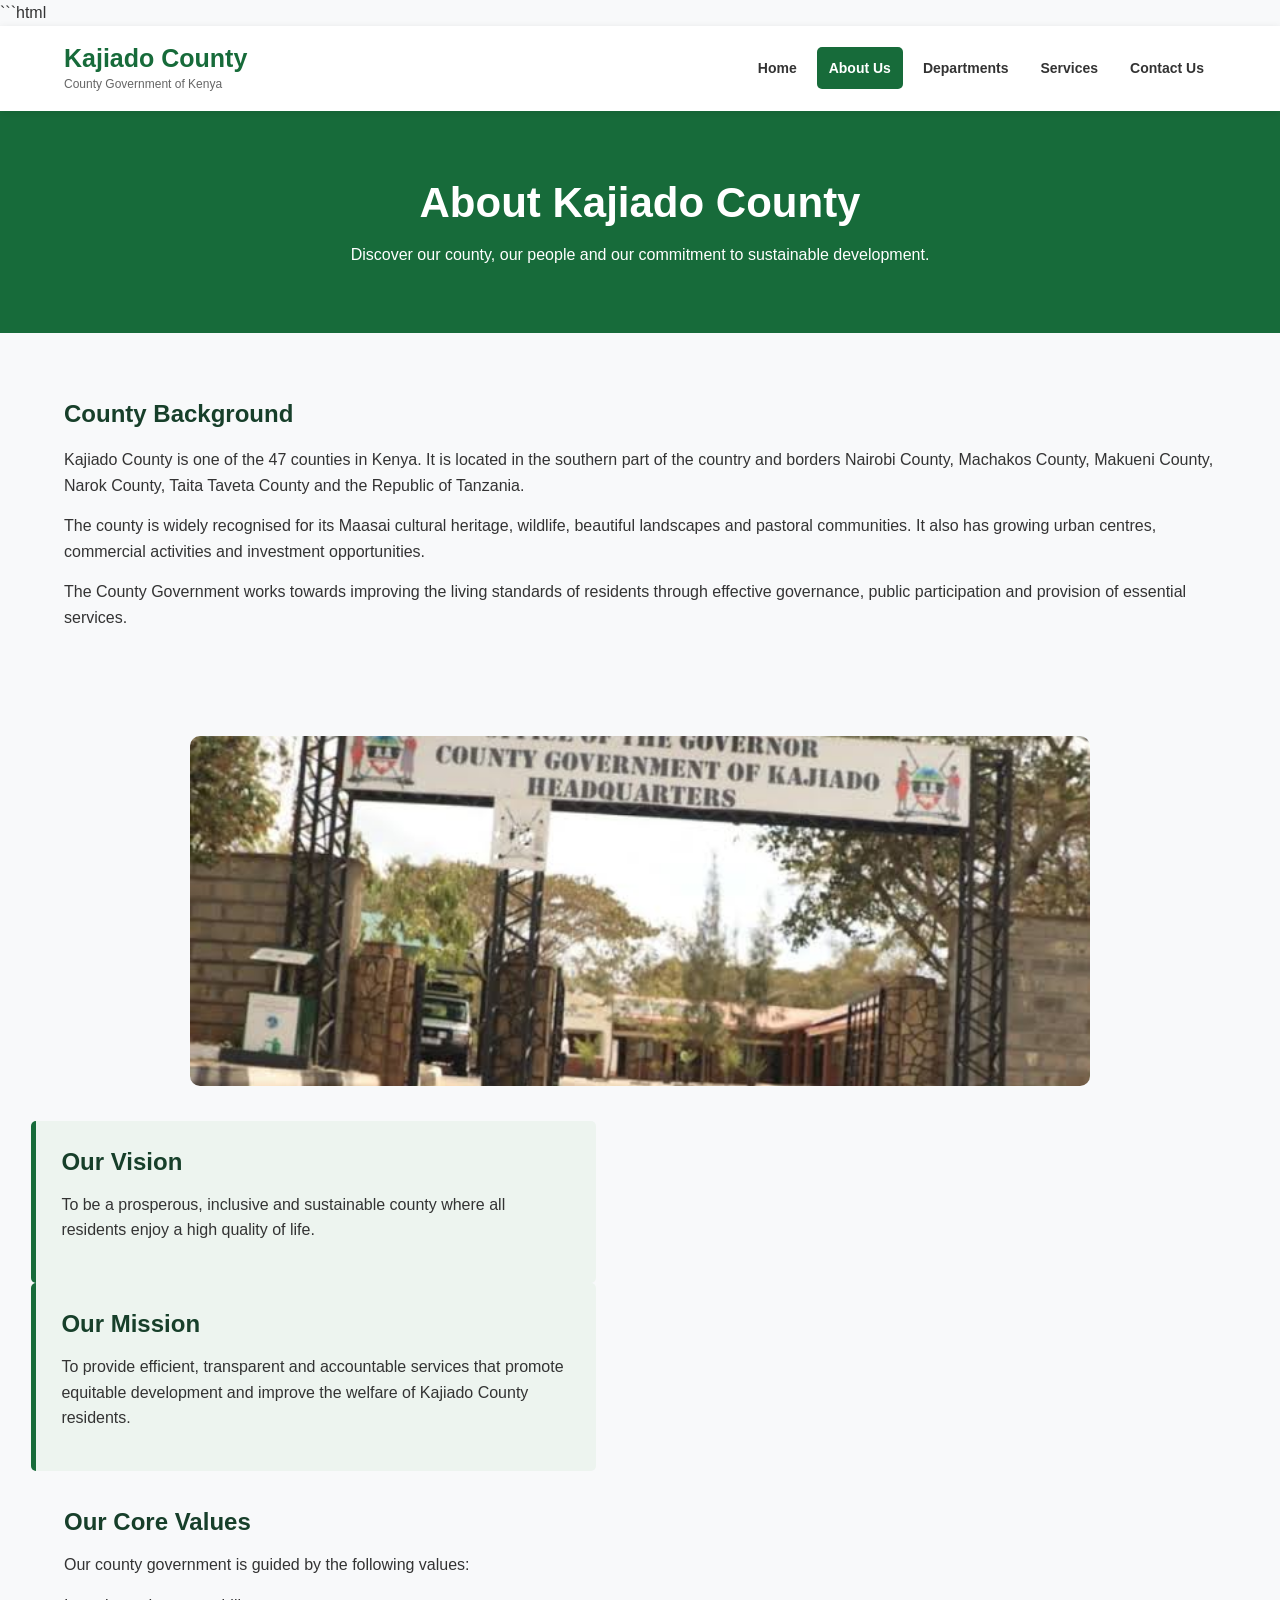
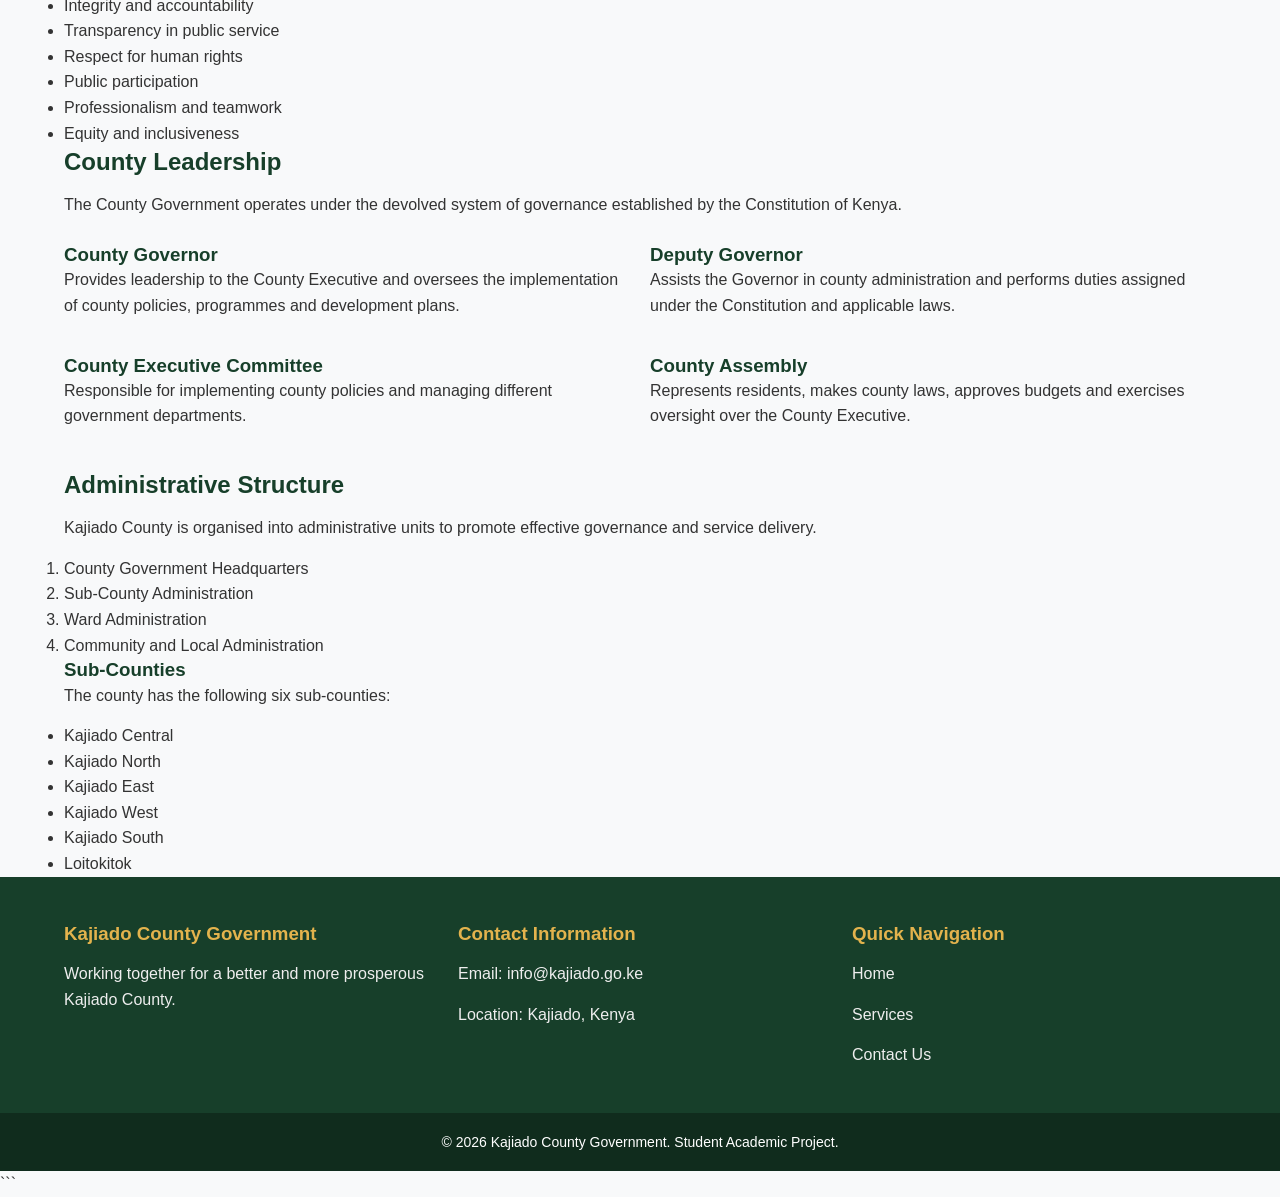
==== about.html @ 32dab038 "Initial commit - Kajiado County Website" ====
```html
<!DOCTYPE html>
<html lang="en">
<head>
    <meta charset="UTF-8">
    <meta name="viewport" content="width=device-width, initial-scale=1.0">

    <meta name="description" content="Learn about Kajiado County, its history, vision, mission and leadership.">

    <title>About Us | Kajiado County Government</title>

    <link rel="stylesheet" href="css/style.css">
</head>

<body>

    <!-- Header -->
    <header>
        <div class="container header-container">

            <div class="logo">
                <h2>Kajiado County</h2>
                <p>County Government of Kenya</p>
            </div>

            <nav>
                <ul>
                    <li><a href="index.html">Home</a></li>
                    <li><a href="about.html" class="active">About Us</a></li>
                    <li><a href="departments.html">Departments</a></li>
                    <li><a href="services.html">Services</a></li>
                    <li><a href="contact.html">Contact Us</a></li>
                </ul>
            </nav>

        </div>
    </header>

    <!-- Page Banner -->
    <section class="page-banner">
        <div class="container">
            <h1>About Kajiado County</h1>

            <p>
                Discover our county, our people and our commitment
                to sustainable development.
            </p>
        </div>
    </section>

    <!-- County Background -->
    <section class="about-section container">

        <h2>County Background</h2>

        <p>
            Kajiado County is one of the 47 counties in Kenya.
            It is located in the southern part of the country and
            borders Nairobi County, Machakos County, Makueni County,
            Narok County, Taita Taveta County and the Republic of Tanzania.
        </p>

        <p>
            The county is widely recognised for its Maasai cultural
            heritage, wildlife, beautiful landscapes and pastoral
            communities. It also has growing urban centres,
            commercial activities and investment opportunities.
        </p>

        <p>
            The County Government works towards improving the
            living standards of residents through effective
            governance, public participation and provision
            of essential services.
        </p>

    </section>
<img src="images/county-building.jpg"
     alt="Kajiado County Government headquarters"
     class="county-image">
    <!-- Vision and Mission -->
    <section class="vision-mission">

        <div class="container vision-container">

            <div class="vision-box">

                <h2>Our Vision</h2>

                <p>
                    To be a prosperous, inclusive and sustainable
                    county where all residents enjoy a high
                    quality of life.
                </p>

            </div>

            <div class="mission-box">

                <h2>Our Mission</h2>

                <p>
                    To provide efficient, transparent and
                    accountable services that promote equitable
                    development and improve the welfare of
                    Kajiado County residents.
                </p>

            </div>

        </div>

    </section>

    <!-- Core Values -->
    <section class="core-values container">

        <h2>Our Core Values</h2>

        <p>
            Our county government is guided by the following values:
        </p>

        <ul>
            <li>Integrity and accountability</li>
            <li>Transparency in public service</li>
            <li>Respect for human rights</li>
            <li>Public participation</li>
            <li>Professionalism and teamwork</li>
            <li>Equity and inclusiveness</li>
        </ul>

    </section>

    <!-- County Leadership -->
    <section class="leadership">

        <div class="container">

            <h2>County Leadership</h2>

            <p>
                The County Government operates under the
                devolved system of governance established
                by the Constitution of Kenya.
            </p>

            <div class="leadership-container">

                <div class="leader-card">

                    <h3>County Governor</h3>

                    <p>
                        Provides leadership to the County Executive
                        and oversees the implementation of county
                        policies, programmes and development plans.
                    </p>

                </div>

                <div class="leader-card">

                    <h3>Deputy Governor</h3>

                    <p>
                        Assists the Governor in county administration
                        and performs duties assigned under the
                        Constitution and applicable laws.
                    </p>

                </div>

                <div class="leader-card">

                    <h3>County Executive Committee</h3>

                    <p>
                        Responsible for implementing county
                        policies and managing different
                        government departments.
                    </p>

                </div>

                <div class="leader-card">

                    <h3>County Assembly</h3>

                    <p>
                        Represents residents, makes county laws,
                        approves budgets and exercises oversight
                        over the County Executive.
                    </p>

                </div>

            </div>

        </div>

    </section>

    <!-- Administrative Structure -->
    <section class="administration container">

        <h2>Administrative Structure</h2>

        <p>
            Kajiado County is organised into administrative
            units to promote effective governance and service
            delivery.
        </p>

        <ol>
            <li>County Government Headquarters</li>
            <li>Sub-County Administration</li>
            <li>Ward Administration</li>
            <li>Community and Local Administration</li>
        </ol>

        <h3>Sub-Counties</h3>

        <p>
            The county has the following six sub-counties:
        </p>

        <ul>
            <li>Kajiado Central</li>
            <li>Kajiado North</li>
            <li>Kajiado East</li>
            <li>Kajiado West</li>
            <li>Kajiado South</li>
            <li>Loitokitok</li>
        </ul>

    </section>

    <!-- Footer -->
    <footer>

        <div class="container footer-container">

            <div>
                <h3>Kajiado County Government</h3>

                <p>
                    Working together for a better and more
                    prosperous Kajiado County.
                </p>
            </div>

            <div>
                <h3>Contact Information</h3>

                <p>Email: info@kajiado.go.ke</p>
                <p>Location: Kajiado, Kenya</p>
            </div>

            <div>
                <h3>Quick Navigation</h3>

                <p><a href="index.html">Home</a></p>
                <p><a href="services.html">Services</a></p>
                <p><a href="contact.html">Contact Us</a></p>
            </div>

        </div>

        <div class="copyright">

            <p>
                &copy; 2026 Kajiado County Government.
                Student Academic Project.
            </p>

        </div>

    </footer>

</body>
</html>
```
---- css/style.css ----
/* =====================================
   1. GENERAL STYLING
===================================== */

* {
    margin: 0;
    padding: 0;
    box-sizing: border-box;
}

html {
    scroll-behavior: smooth;
}

body {
    font-family: Arial, Helvetica, sans-serif;
    line-height: 1.6;
    color: #333;
    background-color: #f8f9fa;
    overflow-x: hidden;
}

img {
    max-width: 100%;
    height: auto;
    display: block;
}

.container {
    width: 90%;
    max-width: 1200px;
    margin: auto;
}

h1, h2, h3 {
    line-height: 1.3;
    color: #173f2a;
}

h2 {
    margin-bottom: 15px;
}

p {
    margin-bottom: 15px;
}

a {
    text-decoration: none;
    color: inherit;
}

/* =====================================
   2. HEADER AND NAVIGATION
===================================== */

header {
    background-color: #ffffff;
    box-shadow: 0 2px 8px rgba(0, 0, 0, 0.1);
    position: sticky;
    top: 0;
    z-index: 1000;
}

.header-container {
    min-height: 85px;
    display: flex;
    justify-content: space-between;
    align-items: center;
    gap: 20px;
    padding-top: 12px;
    padding-bottom: 12px;
}

.logo h2 {
    color: #176b3a;
    font-size: 25px;
    margin-bottom: 0;
}

.logo p {
    font-size: 12px;
    margin-bottom: 0;
    color: #666;
}

nav ul {
    display: flex;
    align-items: center;
    justify-content: center;
    flex-wrap: wrap;
    list-style: none;
    gap: 8px;
}

nav ul li a {
    display: block;
    padding: 10px 12px;
    font-weight: bold;
    font-size: 14px;
    color: #333;
    border-radius: 5px;
    transition: 0.3s ease;
}

nav ul li a:hover,
nav ul li a.active {
    background-color: #176b3a;
    color: white;
}

/* =====================================
   3. HOME PAGE HERO SECTION
===================================== */

.hero {
    min-height: 480px;
    background: linear-gradient(
        rgba(12, 45, 27, 0.78),
        rgba(12, 45, 27, 0.78)
    );
    color: white;
    display: flex;
    align-items: center;
    padding: 80px 0;
}

.hero-content {
    max-width: 750px;
    margin-left: 5%;
}

.hero h1 {
    font-size: clamp(32px, 5vw, 52px);
    color: white;
    margin-bottom: 20px;
}

.hero p {
    font-size: 18px;
    color: white;
    margin-bottom: 25px;
}

/* =====================================
   4. BUTTONS
===================================== */

.btn {
    display: inline-block;
    background-color: #176b3a;
    color: white;
    padding: 12px 22px;
    border: none;
    border-radius: 5px;
    font-size: 15px;
    font-weight: bold;
    cursor: pointer;
    transition: 0.3s ease;
}

.btn:hover {
    background-color: #104c29;
    transform: translateY(-2px);
}

.btn-secondary {
    background-color: #d49b32;
    color: #172b20;
    margin-left: 10px;
}

.btn-secondary:hover {
    background-color: #b77d1e;
}

/* =====================================
   5. GENERAL SECTIONS
===================================== */

.introduction,
.highlights,
.announcements,
.quick-links,
.contact-section,
.about-section,
.departments-section,
.services-section {
    padding-top: 65px;
    padding-bottom: 65px;
}

.introduction {
    text-align: center;
    max-width: 900px;
    margin: auto;
}

.introduction h2 {
    font-size: 30px;
}

/* =====================================
   6. HIGHLIGHTS AND CARDS
===================================== */

.highlights {
    background-color: #edf4ef;
}

.highlights h2,
.announcements h2,
.quick-links h2 {
    text-align: center;
    margin-bottom: 30px;
}

.highlight-container,
.announcement-container,
.quick-links-container {
    display: grid;
    grid-template-columns: repeat(2, 1fr);
    gap: 25px;
}

.highlight-card,
.announcement-card {
    background-color: white;
    padding: 25px;
    border-radius: 8px;
    box-shadow: 0 3px 12px rgba(0, 0, 0, 0.07);
    transition: 0.3s ease;
}

.highlight-card:hover,
.announcement-card:hover {
    transform: translateY(-5px);
    box-shadow: 0 6px 18px rgba(0, 0, 0, 0.12);
}

.highlight-card h3,
.announcement-card h3 {
    margin-bottom: 12px;
}

.quick-links-container a {
    background-color: #176b3a;
    color: white;
    padding: 20px;
    border-radius: 6px;
    text-align: center;
    font-weight: bold;
    transition: 0.3s ease;
}

.quick-links-container a:hover {
    background-color: #104c29;
}

/* =====================================
   7. PAGE BANNER
===================================== */

.page-banner {
    background-color: #176b3a;
    color: white;
    padding: 65px 0;
    text-align: center;
}

.page-banner h1 {
    color: white;
    font-size: clamp(30px, 5vw, 42px);
    margin-bottom: 12px;
}

.page-banner p {
    color: white;
    max-width: 750px;
    margin: auto;
}

/* =====================================
   8. ABOUT PAGE
===================================== */

.about-section h2 {
    margin-bottom: 18px;
}

.vision-mission {
    display: grid;
    grid-template-columns: repeat(2, 1fr);
    gap: 25px;
    margin: 35px 0;
}

.vision-box,
.mission-box {
    background-color: #edf4ef;
    padding: 25px;
    border-left: 5px solid #176b3a;
    border-radius: 5px;
}

.values-list {
    padding-left: 25px;
    margin-bottom: 30px;
}

.values-list li {
    margin-bottom: 10px;
}

.leadership-container {
    display: grid;
    grid-template-columns: repeat(2, 1fr);
    gap: 20px;
    margin: 25px 0;
}

.leadership-card {
    background-color: white;
    padding: 22px;
    border-radius: 7px;
    box-shadow: 0 3px 10px rgba(0, 0, 0, 0.07);
}

.administrative-structure {
    margin-top: 35px;
}

.administrative-structure ol,
.administrative-structure ul {
    padding-left: 25px;
}

.administrative-structure li {
    margin-bottom: 8px;
}

/* =====================================
   9. DEPARTMENTS PAGE
===================================== */

.department-container {
    display: grid;
    grid-template-columns: repeat(2, 1fr);
    gap: 25px;
    padding-top: 40px;
    padding-bottom: 60px;
}

.department-card {
    background-color: white;
    padding: 25px;
    border-radius: 8px;
    border-top: 4px solid #176b3a;
    box-shadow: 0 3px 12px rgba(0, 0, 0, 0.07);
    transition: 0.3s ease;
}

.department-card:hover {
    transform: translateY(-5px);
}

.department-card h3 {
    margin-bottom: 12px;
}

.department-card ul {
    padding-left: 20px;
}

.department-card li {
    margin-bottom: 8px;
}

/* =====================================
   10. SERVICES PAGE
===================================== */

.service-container {
    display: grid;
    grid-template-columns: repeat(2, 1fr);
    gap: 25px;
    padding-top: 40px;
    padding-bottom: 50px;
}

.service-card {
    background-color: white;
    padding: 25px;
    border-radius: 8px;
    border-left: 5px solid #d49b32;
    box-shadow: 0 3px 12px rgba(0, 0, 0, 0.07);
    transition: 0.3s ease;
}

.service-card:hover {
    transform: translateY(-5px);
}

.service-card h3 {
    margin-bottom: 12px;
}

.service-card ul {
    padding-left: 20px;
}

.service-card li {
    margin-bottom: 8px;
}

.service-contact {
    text-align: center;
    background-color: #edf4ef;
    padding: 45px 20px;
}

/* =====================================
   11. CONTACT PAGE
===================================== */

.contact-section {
    display: grid;
    grid-template-columns: 1fr 1.2fr;
    gap: 40px;
    align-items: start;
}

.contact-information,
.contact-form-container {
    background-color: white;
    padding: 30px;
    border-radius: 8px;
    box-shadow: 0 3px 12px rgba(0, 0, 0, 0.07);
}

.contact-details {
    margin-top: 22px;
}

.contact-details h3 {
    font-size: 17px;
    margin-bottom: 5px;
}

.contact-details p {
    color: #555;
}

.form-group {
    margin-bottom: 20px;
}

.form-group label {
    display: block;
    font-weight: bold;
    margin-bottom: 8px;
}

.form-group input,
.form-group textarea {
    width: 100%;
    padding: 12px;
    border: 1px solid #ccc;
    border-radius: 5px;
    font-family: inherit;
    font-size: 15px;
}

.form-group input:focus,
.form-group textarea:focus {
    outline: none;
    border-color: #176b3a;
    box-shadow: 0 0 0 2px rgba(23, 107, 58, 0.12);
}

.form-group textarea {
    resize: vertical;
}

.contact-form-container button {
    width: 100%;
}

.location-section {
    background-color: #edf4ef;
    text-align: center;
    padding: 55px 20px;
}

/* =====================================
   12. FOOTER
===================================== */

footer {
    background-color: #173f2a;
    color: white;
    padding-top: 45px;
}

.footer-container {
    display: grid;
    grid-template-columns: repeat(3, 1fr);
    gap: 30px;
    padding-bottom: 30px;
}

.footer-container h3 {
    color: #e3b34d;
    margin-bottom: 15px;
}

.footer-container p,
.footer-container a {
    color: #eeeeee;
}

.footer-container a:hover {
    color: #e3b34d;
    text-decoration: underline;
}

.copyright {
    background-color: #102c1d;
    text-align: center;
    padding: 18px;
}

.copyright p {
    margin-bottom: 0;
    font-size: 14px;
}

/* =====================================
   13. TABLET RESPONSIVENESS
===================================== */

@media (max-width: 900px) {

    .header-container {
        flex-direction: column;
        align-items: center;
    }

    nav ul {
        justify-content: center;
    }

    .contact-section {
        grid-template-columns: 1fr;
    }

    .footer-container {
        grid-template-columns: repeat(2, 1fr);
    }

}

/* =====================================
   14. MOBILE RESPONSIVENESS
===================================== */

@media (max-width: 600px) {

    .container {
        width: 92%;
    }

    .header-container {
        gap: 12px;
    }

    .logo {
        text-align: center;
    }

    nav {
        width: 100%;
    }

    nav ul {
        flex-direction: column;
        gap: 3px;
        width: 100%;
    }

    nav ul li {
        width: 100%;
        text-align: center;
    }

    nav ul li a {
        padding: 9px;
        font-size: 14px;
    }

    .hero {
        min-height: 400px;
        padding: 55px 0;
    }

    .hero-content {
        margin: auto;
        width: 90%;
        text-align: center;
    }

    .hero p {
        font-size: 16px;
    }

    .btn {
        margin: 5px;
        padding: 12px 16px;
    }

    .highlight-container,
    .announcement-container,
    .quick-links-container,
    .vision-mission,
    .leadership-container,
    .department-container,
    .service-container,
    .footer-container {
        grid-template-columns: 1fr;
    }

    .introduction,
    .highlights,
    .announcements,
    .quick-links,
    .contact-section,
    .about-section,
    .departments-section,
    .services-section {
        padding-top: 40px;
        padding-bottom: 40px;
    }

    .page-banner {
        padding: 45px 15px;
    }

    .contact-information,
    .contact-form-container {
        padding: 20px;
    }

}
.county-image {
    width: 100%;
    max-width: 900px;
    height: 350px;
    object-fit: cover;
    display: block;
    margin: 25px auto;
    border-radius: 10px;
}
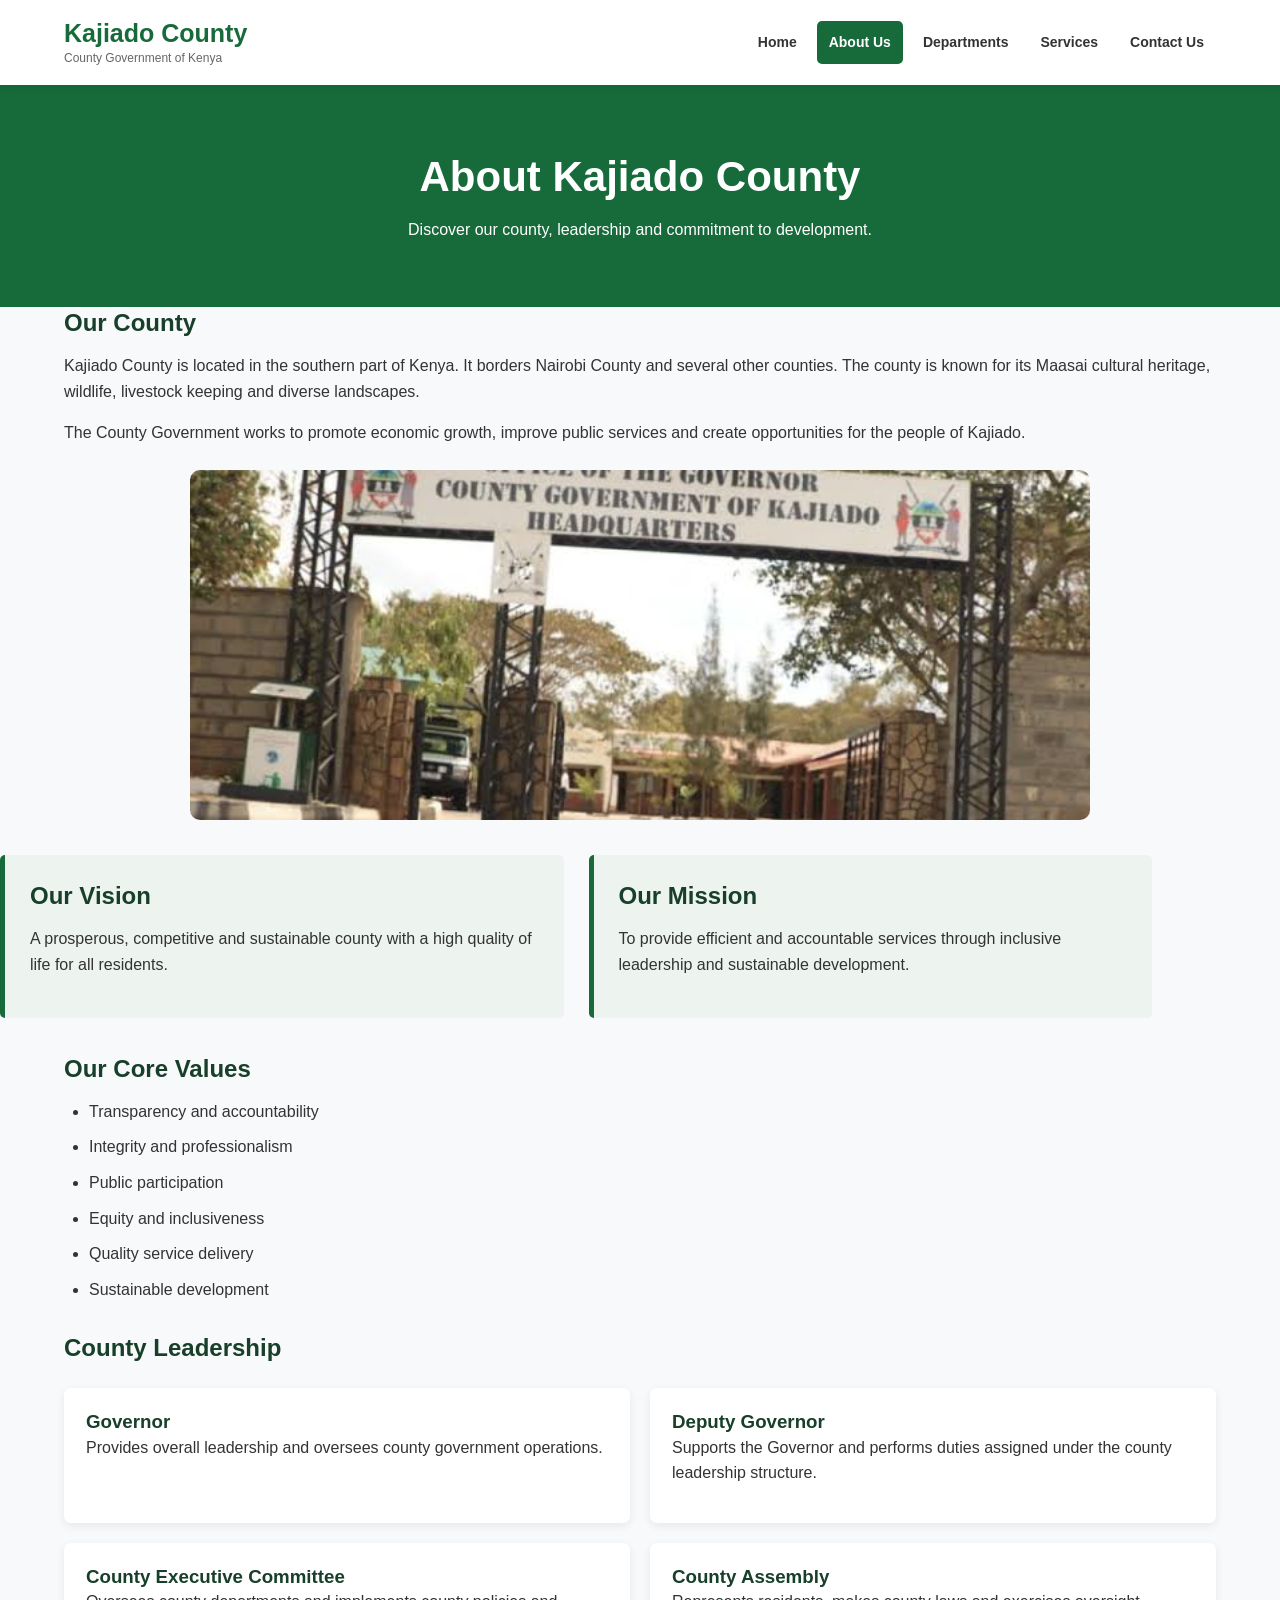
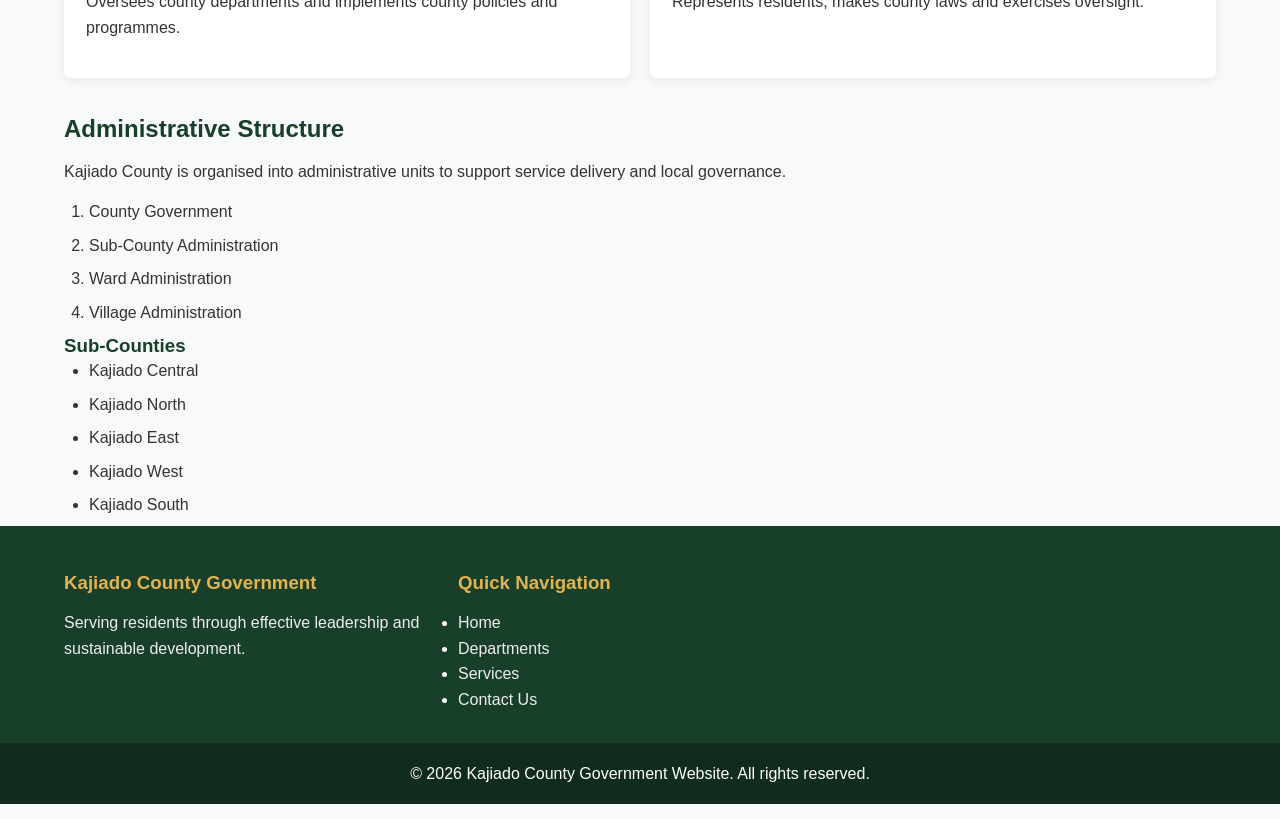
==== commit 59f3c2fa: "Update all website pages and fix HTML formatting" ====
--- a/about.html
+++ b/about.html
@@ -1,23 +1,18 @@
-```html
+
 <!DOCTYPE html>
 <html lang="en">
 <head>
     <meta charset="UTF-8">
     <meta name="viewport" content="width=device-width, initial-scale=1.0">
-
-    <meta name="description" content="Learn about Kajiado County, its history, vision, mission and leadership.">
-
+    <meta name="description" content="Learn about Kajiado County, its leadership, vision, mission and administrative structure.">
     <title>About Us | Kajiado County Government</title>
-
     <link rel="stylesheet" href="css/style.css">
 </head>
 
 <body>
 
-    <!-- Header -->
     <header>
         <div class="container header-container">
-
             <div class="logo">
                 <h2>Kajiado County</h2>
                 <p>County Government of Kenya</p>
@@ -32,198 +27,127 @@
                     <li><a href="contact.html">Contact Us</a></li>
                 </ul>
             </nav>
-
         </div>
     </header>
 
-    <!-- Page Banner -->
     <section class="page-banner">
         <div class="container">
             <h1>About Kajiado County</h1>
+            <p>Discover our county, leadership and commitment to development.</p>
+        </div>
+    </section>
 
+    <section class="container">
+        <h2>Our County</h2>
+
+        <p>
+            Kajiado County is located in the southern part of Kenya.
+            It borders Nairobi County and several other counties.
+            The county is known for its Maasai cultural heritage,
+            wildlife, livestock keeping and diverse landscapes.
+        </p>
+
+        <p>
+            The County Government works to promote economic growth,
+            improve public services and create opportunities for
+            the people of Kajiado.
+        </p>
+
+        <img
+            src="images/county-building.jpg"
+            alt="County government building"
+            class="county-image"
+        >
+    </section>
+
+    <section class="container vision-mission">
+        <div class="vision-box">
+            <h2>Our Vision</h2>
             <p>
-                Discover our county, our people and our commitment
-                to sustainable development.
+                A prosperous, competitive and sustainable county
+                with a high quality of life for all residents.
+            </p>
+        </div>
+
+        <div class="mission-box">
+            <h2>Our Mission</h2>
+            <p>
+                To provide efficient and accountable services
+                through inclusive leadership and sustainable
+                development.
             </p>
         </div>
     </section>
 
-    <!-- County Background -->
-    <section class="about-section container">
+    <section class="container">
+        <h2>Our Core Values</h2>
 
-        <h2>County Background</h2>
+        <ul class="values-list">
+            <li>Transparency and accountability</li>
+            <li>Integrity and professionalism</li>
+            <li>Public participation</li>
+            <li>Equity and inclusiveness</li>
+            <li>Quality service delivery</li>
+            <li>Sustainable development</li>
+        </ul>
+    </section>
 
-        <p>
-            Kajiado County is one of the 47 counties in Kenya.
-            It is located in the southern part of the country and
-            borders Nairobi County, Machakos County, Makueni County,
-            Narok County, Taita Taveta County and the Republic of Tanzania.
-        </p>
+    <section class="container">
+        <h2>County Leadership</h2>
 
-        <p>
-            The county is widely recognised for its Maasai cultural
-            heritage, wildlife, beautiful landscapes and pastoral
-            communities. It also has growing urban centres,
-            commercial activities and investment opportunities.
-        </p>
+        <div class="leadership-container">
 
-        <p>
-            The County Government works towards improving the
-            living standards of residents through effective
-            governance, public participation and provision
-            of essential services.
-        </p>
-
-    </section>
-<img src="images/county-building.jpg"
-     alt="Kajiado County Government headquarters"
-     class="county-image">
-    <!-- Vision and Mission -->
-    <section class="vision-mission">
-
-        <div class="container vision-container">
-
-            <div class="vision-box">
-
-                <h2>Our Vision</h2>
-
+            <div class="leadership-card">
+                <h3>Governor</h3>
                 <p>
-                    To be a prosperous, inclusive and sustainable
-                    county where all residents enjoy a high
-                    quality of life.
+                    Provides overall leadership and oversees
+                    county government operations.
                 </p>
-
             </div>
 
-            <div class="mission-box">
+            <div class="leadership-card">
+                <h3>Deputy Governor</h3>
+                <p>
+                    Supports the Governor and performs duties
+                    assigned under the county leadership structure.
+                </p>
+            </div>
 
-                <h2>Our Mission</h2>
+            <div class="leadership-card">
+                <h3>County Executive Committee</h3>
+                <p>
+                    Oversees county departments and implements
+                    county policies and programmes.
+                </p>
+            </div>
 
+            <div class="leadership-card">
+                <h3>County Assembly</h3>
                 <p>
-                    To provide efficient, transparent and
-                    accountable services that promote equitable
-                    development and improve the welfare of
-                    Kajiado County residents.
+                    Represents residents, makes county laws
+                    and exercises oversight.
                 </p>
-
             </div>
 
         </div>
-
     </section>
 
-    <!-- Core Values -->
-    <section class="core-values container">
-
-        <h2>Our Core Values</h2>
-
-        <p>
-            Our county government is guided by the following values:
-        </p>
-
-        <ul>
-            <li>Integrity and accountability</li>
-            <li>Transparency in public service</li>
-            <li>Respect for human rights</li>
-            <li>Public participation</li>
-            <li>Professionalism and teamwork</li>
-            <li>Equity and inclusiveness</li>
-        </ul>
-
-    </section>
-
-    <!-- County Leadership -->
-    <section class="leadership">
-
-        <div class="container">
-
-            <h2>County Leadership</h2>
-
-            <p>
-                The County Government operates under the
-                devolved system of governance established
-                by the Constitution of Kenya.
-            </p>
-
-            <div class="leadership-container">
-
-                <div class="leader-card">
-
-                    <h3>County Governor</h3>
-
-                    <p>
-                        Provides leadership to the County Executive
-                        and oversees the implementation of county
-                        policies, programmes and development plans.
-                    </p>
-
-                </div>
-
-                <div class="leader-card">
-
-                    <h3>Deputy Governor</h3>
-
-                    <p>
-                        Assists the Governor in county administration
-                        and performs duties assigned under the
-                        Constitution and applicable laws.
-                    </p>
-
-                </div>
-
-                <div class="leader-card">
-
-                    <h3>County Executive Committee</h3>
-
-                    <p>
-                        Responsible for implementing county
-                        policies and managing different
-                        government departments.
-                    </p>
-
-                </div>
-
-                <div class="leader-card">
-
-                    <h3>County Assembly</h3>
-
-                    <p>
-                        Represents residents, makes county laws,
-                        approves budgets and exercises oversight
-                        over the County Executive.
-                    </p>
-
-                </div>
-
-            </div>
-
-        </div>
-
-    </section>
-
-    <!-- Administrative Structure -->
-    <section class="administration container">
-
+    <section class="container administrative-structure">
         <h2>Administrative Structure</h2>
 
         <p>
             Kajiado County is organised into administrative
-            units to promote effective governance and service
-            delivery.
+            units to support service delivery and local governance.
         </p>
 
         <ol>
-            <li>County Government Headquarters</li>
+            <li>County Government</li>
             <li>Sub-County Administration</li>
             <li>Ward Administration</li>
-            <li>Community and Local Administration</li>
+            <li>Village Administration</li>
         </ol>
 
         <h3>Sub-Counties</h3>
-
-        <p>
-            The county has the following six sub-counties:
-        </p>
 
         <ul>
             <li>Kajiado Central</li>
@@ -231,53 +155,31 @@
             <li>Kajiado East</li>
             <li>Kajiado West</li>
             <li>Kajiado South</li>
-            <li>Loitokitok</li>
         </ul>
-
     </section>
 
-    <!-- Footer -->
     <footer>
-
         <div class="container footer-container">
-
             <div>
                 <h3>Kajiado County Government</h3>
-
-                <p>
-                    Working together for a better and more
-                    prosperous Kajiado County.
-                </p>
-            </div>
-
-            <div>
-                <h3>Contact Information</h3>
-
-                <p>Email: info@kajiado.go.ke</p>
-                <p>Location: Kajiado, Kenya</p>
+                <p>Serving residents through effective leadership and sustainable development.</p>
             </div>
 
             <div>
                 <h3>Quick Navigation</h3>
-
-                <p><a href="index.html">Home</a></p>
-                <p><a href="services.html">Services</a></p>
-                <p><a href="contact.html">Contact Us</a></p>
+                <ul>
+                    <li><a href="index.html">Home</a></li>
+                    <li><a href="departments.html">Departments</a></li>
+                    <li><a href="services.html">Services</a></li>
+                    <li><a href="contact.html">Contact Us</a></li>
+                </ul>
             </div>
-
         </div>
 
-        <div class="copyright">
-
-            <p>
-                &copy; 2026 Kajiado County Government.
-                Student Academic Project.
-            </p>
-
-        </div>
-
+        <p class="copyright">
+            &copy; 2026 Kajiado County Government Website. All rights reserved.
+        </p>
     </footer>
 
 </body>
 </html>
-```
